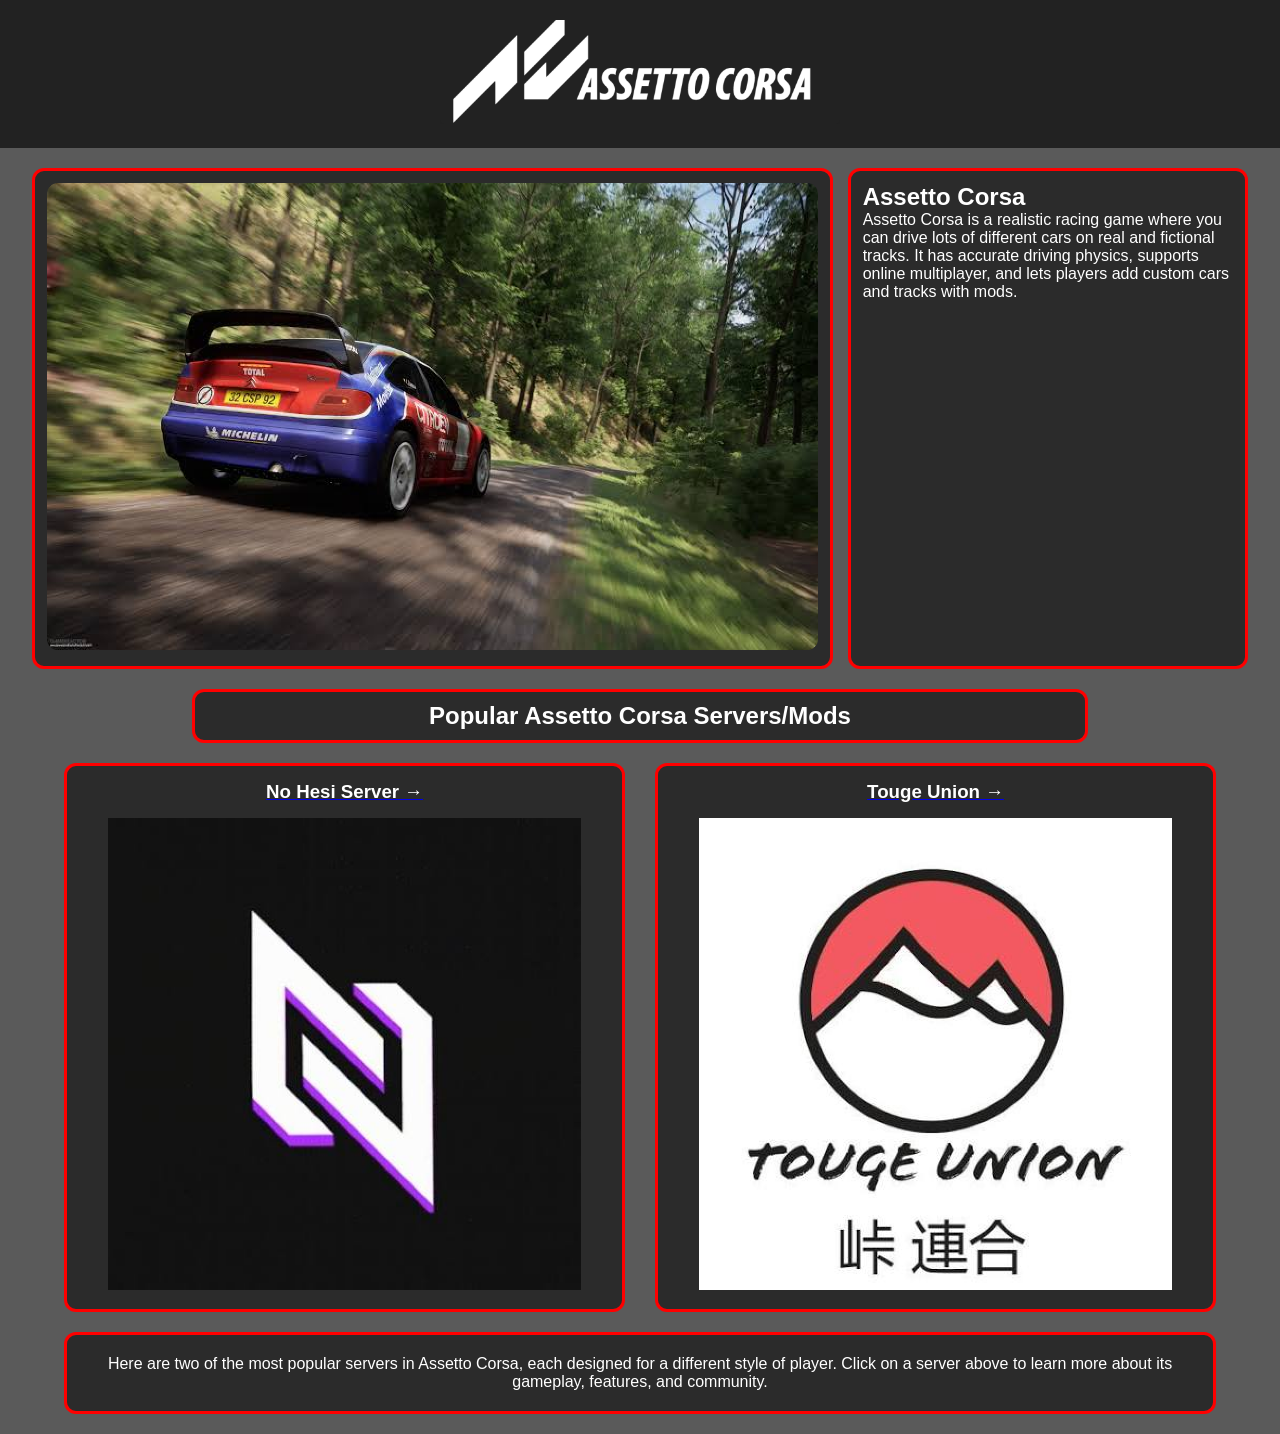
==== index.html @ 8c4fb705 "v678" ====
<!DOCTYPE html>
<html lang="en">
<head>
    <meta charset="UTF-8">
    <meta name="viewport" content="width=device-width, initial-scale=1.0">
    <link rel="stylesheet" href="style.css">
    <title>Assetto Corsa</title>
</head>
<body>

<header>
    <img src="images/acbanner.png" alt="Assetto Corsa Logo" class="logo">
</header>

<main>

    <!-- Top Information -->
    <section class="top-section">

        <div class="image-box">
            <img src="images/accar.png" alt="Assetto Corsa">
        </div>

        <div class="text-box">
            <h2>Assetto Corsa</h2>

            <p>
                Assetto Corsa is a realistic racing game where you can
                drive lots of different cars on real and fictional tracks.
                It has accurate driving physics, supports online multiplayer,
                and lets players add custom cars and tracks with mods.
            </p>

        </div>

    </section>

    <!-- Section Heading -->
    <section class="heading">
        <h2>Popular Assetto Corsa Servers/Mods</h2>
    </section>

    <!-- Cards -->
    <section class="cards">

        <a href="#">
            <div class="card">
                <h3>No Hesi Server →</h3>
                <img src="images/nohesilogo.png" alt="No Hesi">
            </div>
        </a>

        <a href="#">
            <div class="card">
                <h3>Touge Union →</h3>
                <img src="images/tougelogo.png" alt="Touge Union">
            </div>
        </a>

    </section>

    <!-- Bottom Text -->
    <section class="bottom-text">
        <p>
            Here are two of the most popular servers in Assetto Corsa,
            each designed for a different style of player. Click on a
            server above to learn more about its gameplay, features,
            and community.
        </p>
    </section>

</main>

</body>
</html>
---- style.css ----
*{
    margin:0;
    padding:0;
    box-sizing:border-box;
    font-family:'Trebuchet MS', sans-serif;
}

body{
    background:#5a5a5a;
    color:white;
}

/* Header */
header{
    background:#222;
    text-align:center;
    padding:20px;
}

.logo{
    width:400px;
    max-width:90%;
}

/* Top Section */
.top-section{
    width:95%;
    margin:20px auto;
    display:grid;
    grid-template-columns:2fr 1fr;
    gap:15px;
}

.image-box,
.text-box{
    background:#2b2b2b;
    border:3px solid red;
    border-radius:12px;
    padding:12px;
}

.image-box img{
    width:100%;
    border-radius:8px;
}

/* Heading */
.heading{
    width:70%;
    margin:20px auto;
    background:#2b2b2b;
    border:3px solid red;
    border-radius:12px;
    text-align:center;
    padding:10px;
}

/* Cards */
.cards{
    width:90%;
    margin:20px auto;
    display:grid;
    grid-template-columns:repeat(2,1fr);
    gap:30px;
}

.card{
    background:#2b2b2b;
    border:3px solid red;
    border-radius:12px;
    text-align:center;
    padding:15px;
}

.card h3{
    margin-bottom:15px;
}

.card img{
    width:90%;
}

/* Bottom text */
.bottom-text{
    width:90%;
    margin:20px auto;
    background:#2b2b2b;
    border:3px solid red;
    border-radius:12px;
    text-align:center;
    padding:20px;
}

h3 {
    color: white;
    text-decoration: none;
}
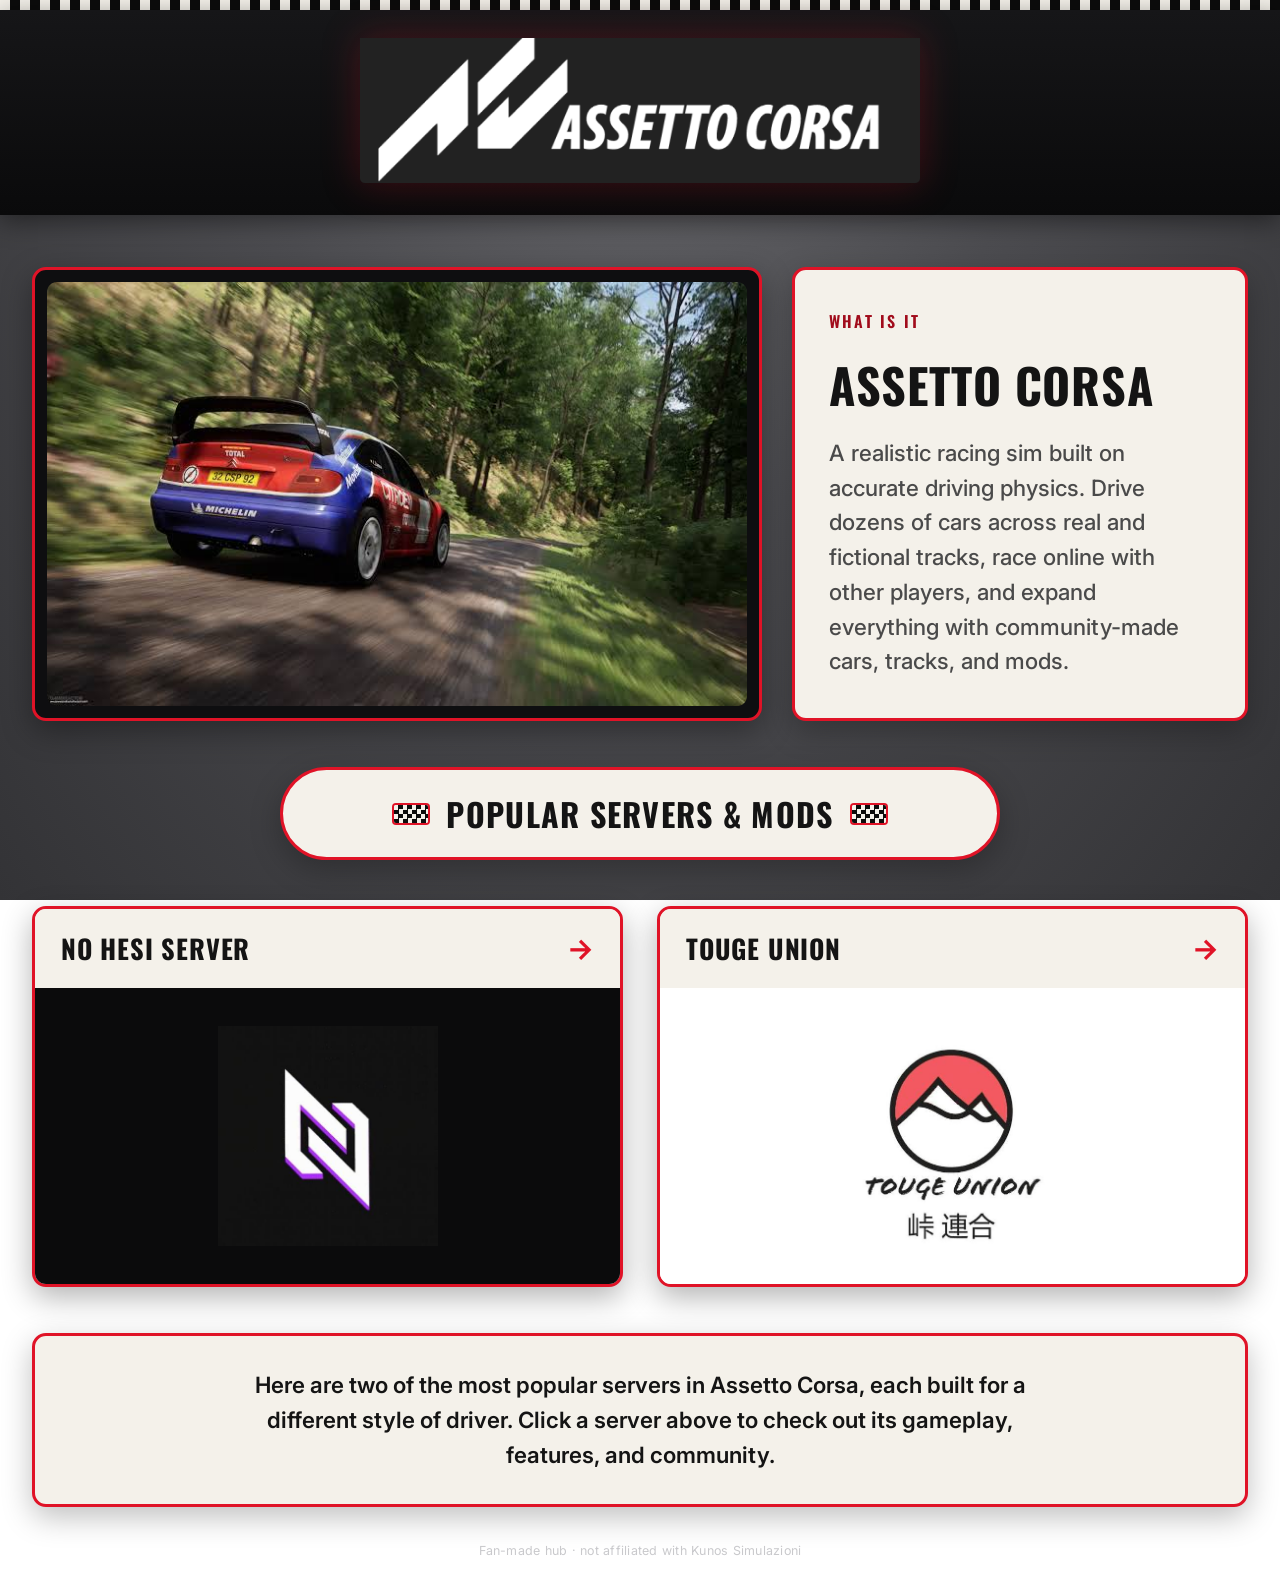
==== commit ab4c21eb: "v1" ====
--- a/index.html
+++ b/index.html
@@ -1,15 +1,21 @@
 <!DOCTYPE html>
 <html lang="en">
 <head>
-    <meta charset="UTF-8">
-    <meta name="viewport" content="width=device-width, initial-scale=1.0">
-    <link rel="stylesheet" href="style.css">
-    <title>Assetto Corsa</title>
+<meta charset="UTF-8">
+<meta name="viewport" content="width=device-width, initial-scale=1.0">
+<title>Assetto Corsa — Servers & Mods</title>
+<meta name="description" content="Assetto Corsa hub: game overview and the two most popular community servers, No Hesi and Touge Union.">
+<link rel="preconnect" href="https://fonts.googleapis.com">
+<link rel="preconnect" href="https://fonts.gstatic.com" crossorigin>
+<link href="https://fonts.googleapis.com/css2?family=Oswald:wght@500;600;700&family=Inter:wght@400;500;600&display=swap" rel="stylesheet">
+<link rel="stylesheet" href="style.css">
 </head>
 <body>
 
+<div class="flag-strip" aria-hidden="true"></div>
+
 <header>
-    <img src="images/acbanner.png" alt="Assetto Corsa Logo" class="logo">
+    <img src="images/acbanner.png" alt="Assetto Corsa" class="logo">
 </header>
 
 <main>
@@ -18,42 +24,49 @@
     <section class="top-section">
 
         <div class="image-box">
-            <img src="images/accar.png" alt="Assetto Corsa">
+            <img src="images/accar.png" alt="Rally car cutting through a forest stage in Assetto Corsa">
         </div>
 
         <div class="text-box">
+            <span class="eyebrow">What is it</span>
             <h2>Assetto Corsa</h2>
-
             <p>
-                Assetto Corsa is a realistic racing game where you can
-                drive lots of different cars on real and fictional tracks.
-                It has accurate driving physics, supports online multiplayer,
-                and lets players add custom cars and tracks with mods.
+                A realistic racing sim built on accurate driving physics.
+                Drive dozens of cars across real and fictional tracks,
+                race online with other players, and expand everything
+                with community-made cars, tracks, and mods.
             </p>
-
         </div>
 
     </section>
 
     <!-- Section Heading -->
     <section class="heading">
-        <h2>Popular Assetto Corsa Servers/Mods</h2>
+        <span class="heading-flag left" aria-hidden="true"></span>
+        <h2>Popular Servers &amp; Mods</h2>
+        <span class="heading-flag right" aria-hidden="true"></span>
     </section>
 
     <!-- Cards -->
     <section class="cards">
 
-        <a href="#">
-            <div class="card">
-                <h3>No Hesi Server →</h3>
-                <img src="images/nohesilogo.png" alt="No Hesi">
+        <a href="#" class="card">
+            <div class="card-head">
+                <h3>No Hesi Server</h3>
+                <span class="arrow">→</span>
+            </div>
+            <div class="card-body dark">
+                <img src="images/nohesilogo.png" alt="No Hesi Server logo">
             </div>
         </a>
 
-        <a href="#">
-            <div class="card">
-                <h3>Touge Union →</h3>
-                <img src="images/tougelogo.png" alt="Touge Union">
+        <a href="#" class="card">
+            <div class="card-head">
+                <h3>Touge Union</h3>
+                <span class="arrow">→</span>
+            </div>
+            <div class="card-body light">
+                <img src="images/tougelogo.png" alt="Touge Union logo">
             </div>
         </a>
 
@@ -62,14 +75,17 @@
     <!-- Bottom Text -->
     <section class="bottom-text">
         <p>
-            Here are two of the most popular servers in Assetto Corsa,
-            each designed for a different style of player. Click on a
-            server above to learn more about its gameplay, features,
-            and community.
+            Here are two of the most popular servers in Assetto Corsa, each built
+            for a different style of driver. Click a server above to check out its
+            gameplay, features, and community.
         </p>
     </section>
 
 </main>
 
+<footer>
+    <p>Fan-made hub &middot; not affiliated with Kunos Simulazioni</p>
+</footer>
+
 </body>
-</html>+</html>
--- a/style.css
+++ b/style.css
@@ -1,97 +1,317 @@
+/* ============================================================
+   Design tokens
+   ============================================================ */
+:root{
+    --bg:            #4c4c50;
+    --bg-deep:       #333336;
+    --panel:         #f4f1ea;
+    --panel-dim:     #e7e3d9;
+    --ink:           #141414;
+    --ink-soft:      #4a4a4a;
+    --card-dark:     #0e0e10;
+    --red:           #e01327;
+    --red-dark:      #a10c1c;
+    --red-glow:      rgba(224,19,39,0.45);
+    --header-bg:     #161618;
+
+    --font-display:  'Oswald', 'Arial Narrow', sans-serif;
+    --font-body:     'Inter', -apple-system, sans-serif;
+
+    --radius:        14px;
+    --border:        3px solid var(--red);
+}
+
 *{
     margin:0;
     padding:0;
     box-sizing:border-box;
-    font-family:'Trebuchet MS', sans-serif;
 }
 
 body{
-    background:#5a5a5a;
-    color:white;
-}
-
-/* Header */
+    background:
+        radial-gradient(ellipse at 50% -10%, #6a6a6e 0%, var(--bg) 45%, var(--bg-deep) 100%);
+    background-attachment:fixed;
+    color:var(--ink);
+    font-family:var(--font-body);
+    -webkit-font-smoothing:antialiased;
+}
+
+img{ display:block; max-width:100%; }
+
+a{ color:inherit; text-decoration:none; }
+
+/* ============================================================
+   Signature element — checkered flag strip
+   ============================================================ */
+.flag-strip{
+    height:10px;
+    width:100%;
+    background:
+        repeating-conic-gradient(#0c0c0c 0% 25%, #f4f1ea 0% 50%) 0 0 / 20px 20px;
+}
+
+.corner-tick{ display:none; }
+
+/* ============================================================
+   Header
+   ============================================================ */
 header{
-    background:#222;
+    background:
+        linear-gradient(180deg, var(--header-bg) 0%, #0a0a0b 100%);
     text-align:center;
-    padding:20px;
+    padding:28px 20px 32px;
+    box-shadow:0 6px 24px rgba(0,0,0,0.45);
+    position:relative;
+    z-index:2;
 }
 
 .logo{
-    width:400px;
+    width:560px;
     max-width:90%;
-}
-
-/* Top Section */
+    margin:0 auto;
+    filter:drop-shadow(0 0 18px rgba(224,19,39,0.25));
+}
+
+/* ============================================================
+   Layout shell
+   ============================================================ */
+main{
+    max-width:1320px;
+    margin:0 auto;
+    padding:52px 32px 10px;
+}
+
+/* ============================================================
+   Top section: hero image + intro text
+   ============================================================ */
 .top-section{
-    width:95%;
-    margin:20px auto;
     display:grid;
-    grid-template-columns:2fr 1fr;
-    gap:15px;
-}
-
-.image-box,
-.text-box{
-    background:#2b2b2b;
-    border:3px solid red;
-    border-radius:12px;
+    grid-template-columns:1.6fr 1fr;
+    gap:30px;
+    margin-bottom:46px;
+}
+
+.image-box{
+    position:relative;
+    background:var(--card-dark);
+    border:var(--border);
+    border-radius:var(--radius);
     padding:12px;
+    overflow:hidden;
+    box-shadow:0 10px 30px rgba(0,0,0,0.35);
+    min-height:440px;
 }
 
 .image-box img{
     width:100%;
+    height:100%;
+    object-fit:cover;
     border-radius:8px;
 }
 
-/* Heading */
+.text-box{
+    background:var(--panel);
+    border:var(--border);
+    border-radius:var(--radius);
+    padding:34px 34px;
+    display:flex;
+    flex-direction:column;
+    justify-content:center;
+    gap:16px;
+    box-shadow:0 10px 30px rgba(0,0,0,0.25);
+}
+
+.eyebrow{
+    font-family:var(--font-display);
+    font-size:1rem;
+    font-weight:600;
+    letter-spacing:0.14em;
+    text-transform:uppercase;
+    color:var(--red-dark);
+}
+
+.text-box h2{
+    font-family:var(--font-display);
+    font-size:3rem;
+    font-weight:700;
+    letter-spacing:0.02em;
+    text-transform:uppercase;
+    color:var(--ink);
+}
+
+.text-box p{
+    font-size:1.4rem;
+    line-height:1.55;
+    font-weight:500;
+    color:var(--ink-soft);
+}
+
+/* ============================================================
+   Section heading
+   ============================================================ */
 .heading{
-    width:70%;
-    margin:20px auto;
-    background:#2b2b2b;
-    border:3px solid red;
-    border-radius:12px;
+    width:min(720px, 100%);
+    margin:0 auto 46px;
+    background:var(--panel);
+    border:var(--border);
+    border-radius:999px;
     text-align:center;
-    padding:10px;
-}
-
-/* Cards */
+    padding:20px 34px;
+    display:flex;
+    align-items:center;
+    justify-content:center;
+    gap:18px;
+    box-shadow:0 10px 30px rgba(0,0,0,0.25);
+}
+
+.heading h2{
+    font-family:var(--font-display);
+    font-size:2rem;
+    font-weight:700;
+    text-transform:uppercase;
+    letter-spacing:0.04em;
+    color:var(--ink);
+}
+
+.heading-flag{
+    flex:0 0 34px;
+    height:18px;
+    border-radius:2px;
+    background:
+        repeating-conic-gradient(#0c0c0c 0% 25%, #f4f1ea 0% 50%) 0 0 / 9px 9px;
+    box-shadow:0 0 0 2px var(--red);
+}
+
+/* ============================================================
+   Cards
+   ============================================================ */
 .cards{
-    width:90%;
-    margin:20px auto;
     display:grid;
     grid-template-columns:repeat(2,1fr);
-    gap:30px;
+    gap:34px;
+    margin-bottom:46px;
 }
 
 .card{
-    background:#2b2b2b;
-    border:3px solid red;
-    border-radius:12px;
+    display:block;
+    border:var(--border);
+    border-radius:var(--radius);
+    overflow:hidden;
+    background:var(--panel);
+    box-shadow:0 10px 30px rgba(0,0,0,0.3);
+    transition:transform .25s ease, box-shadow .25s ease, border-color .25s ease;
+}
+
+.card:hover{
+    transform:translateY(-6px);
+    box-shadow:0 18px 40px rgba(0,0,0,0.45), 0 0 0 3px var(--red-glow);
+}
+
+.card-head{
+    display:flex;
+    align-items:center;
+    justify-content:space-between;
+    padding:20px 26px;
+    background:var(--panel);
+}
+
+.card-head h3{
+    font-family:var(--font-display);
+    font-size:1.65rem;
+    font-weight:700;
+    text-transform:uppercase;
+    letter-spacing:0.03em;
+    color:var(--ink);
+}
+
+.arrow{
+    font-size:1.8rem;
+    font-weight:700;
+    color:var(--red);
+    transition:transform .25s ease;
+}
+
+.card:hover .arrow{ transform:translateX(5px); }
+
+.card-body{
+    display:flex;
+    align-items:center;
+    justify-content:center;
+    padding:38px;
+    min-height:280px;
+}
+
+.card-body.dark{ background:#0b0b0c; }
+.card-body.light{ background:#ffffff; }
+
+.card-body img{
+    max-width:82%;
+    max-height:220px;
+    width:auto;
+    transition:transform .3s ease;
+}
+
+.card:hover .card-body img{ transform:scale(1.06); }
+
+/* ============================================================
+   Bottom text
+   ============================================================ */
+.bottom-text{
+    background:var(--panel);
+    border:var(--border);
+    border-radius:var(--radius);
     text-align:center;
-    padding:15px;
-}
-
-.card h3{
-    margin-bottom:15px;
-}
-
-.card img{
-    width:90%;
-}
-
-/* Bottom text */
-.bottom-text{
-    width:90%;
-    margin:20px auto;
-    background:#2b2b2b;
-    border:3px solid red;
-    border-radius:12px;
+    padding:32px 40px;
+    box-shadow:0 10px 30px rgba(0,0,0,0.25);
+}
+
+.bottom-text p{
+    font-size:1.4rem;
+    font-weight:600;
+    line-height:1.55;
+    color:var(--ink);
+    max-width:820px;
+    margin:0 auto;
+}
+
+/* ============================================================
+   Footer
+   ============================================================ */
+footer{
     text-align:center;
-    padding:20px;
-}
-
-h3 {
-    color: white;
-    text-decoration: none;
+    padding:26px 20px 34px;
+    font-size:0.78rem;
+    color:#c9c9cc;
+    letter-spacing:0.02em;
+}
+
+/* ============================================================
+   Responsive
+   ============================================================ */
+@media (max-width:900px){
+    .top-section{
+        grid-template-columns:1fr;
+    }
+    .image-box{ min-height:280px; }
+    .cards{
+        grid-template-columns:1fr;
+    }
+    .logo{ width:340px; }
+    .heading{ border-radius:var(--radius); }
+    .text-box h2{ font-size:2.2rem; }
+    .text-box p{ font-size:1.2rem; }
+    .heading h2{ font-size:1.6rem; }
+    .card-head h3{ font-size:1.35rem; }
+    .bottom-text p{ font-size:1.2rem; }
+}
+
+@media (max-width:420px){
+    main{ padding:30px 16px 10px; }
+    .text-box{ padding:26px 22px; }
+    .text-box h2{ font-size:1.7rem; }
+    .text-box p{ font-size:1.05rem; }
+    .heading{ padding:16px 22px; }
+    .heading h2{ font-size:1.2rem; }
+    .card-head h3{ font-size:1.15rem; }
+    .bottom-text p{ font-size:1.05rem; }
 }
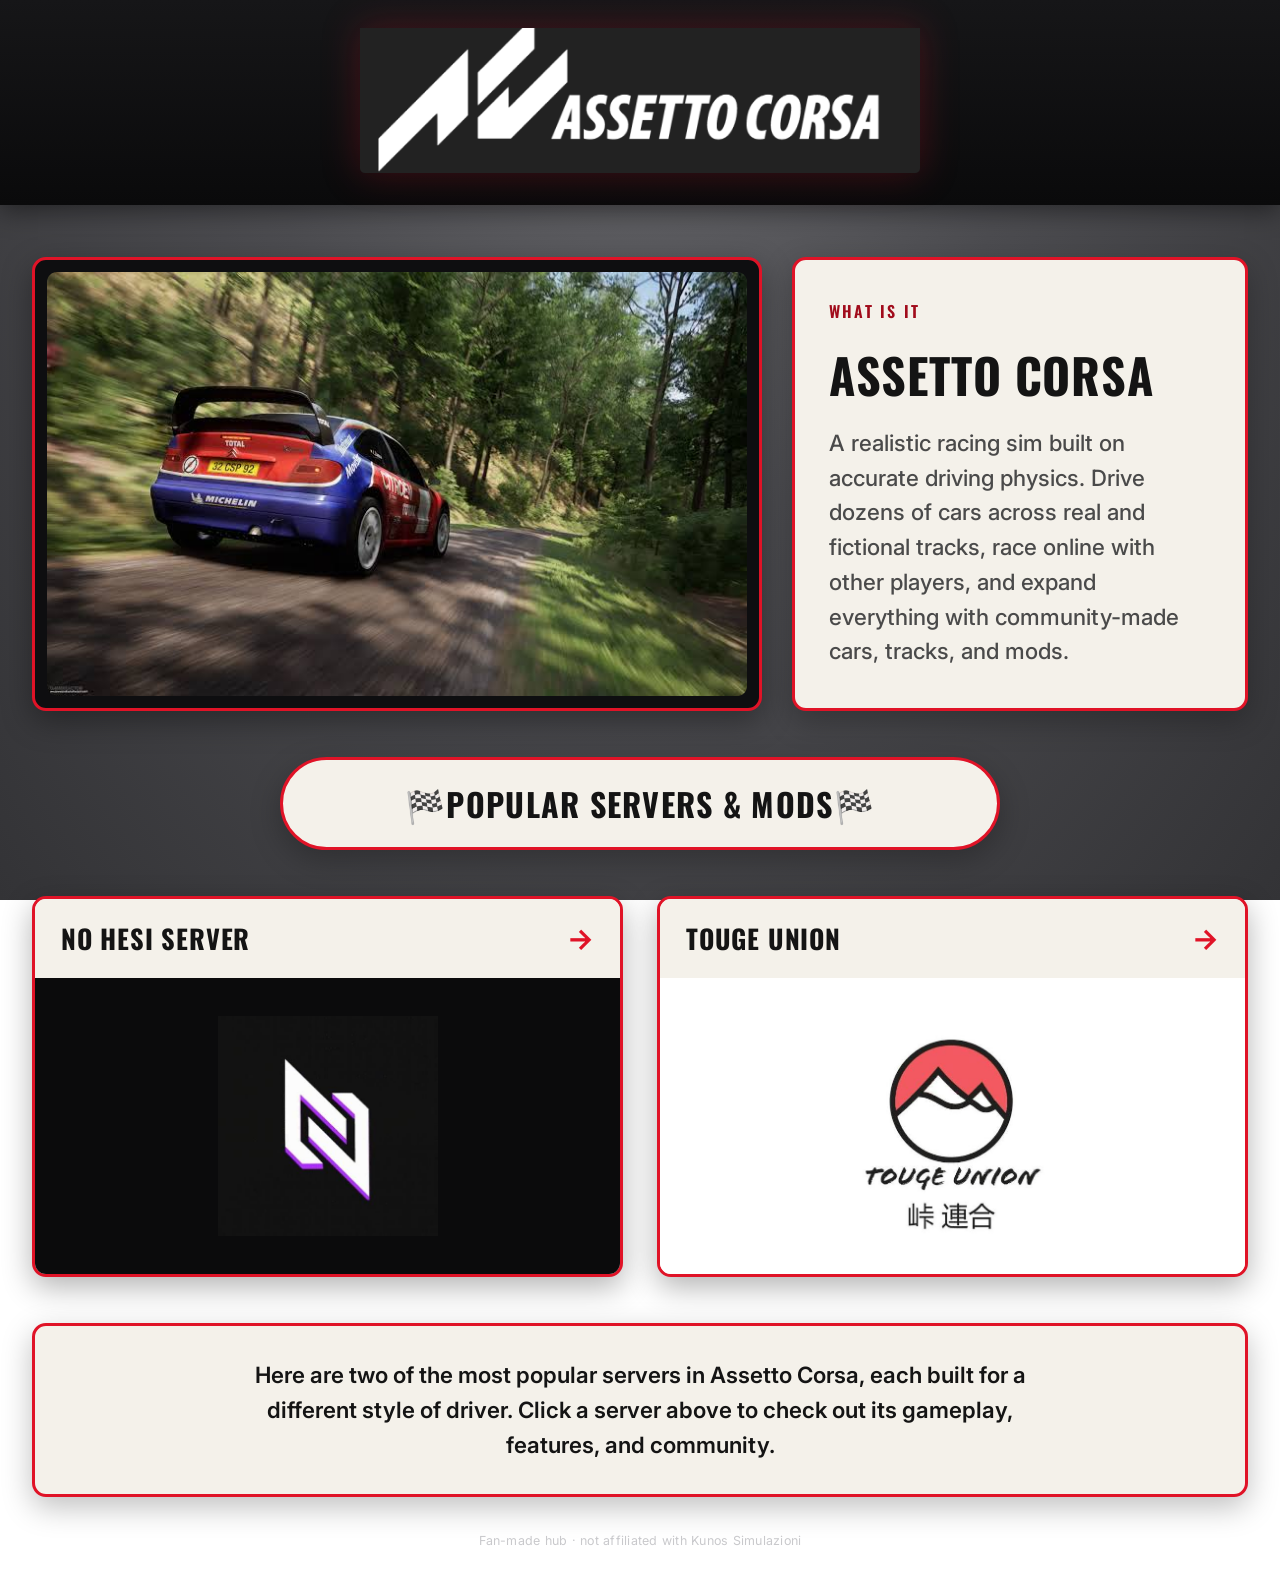
==== commit 4b9b1653: "v41" ====
--- a/index.html
+++ b/index.html
@@ -11,8 +11,6 @@
 <link rel="stylesheet" href="style.css">
 </head>
 <body>
-
-<div class="flag-strip" aria-hidden="true"></div>
 
 <header>
     <img src="images/acbanner.png" alt="Assetto Corsa" class="logo">
@@ -42,15 +40,13 @@
 
     <!-- Section Heading -->
     <section class="heading">
-        <span class="heading-flag left" aria-hidden="true"></span>
-        <h2>Popular Servers &amp; Mods</h2>
-        <span class="heading-flag right" aria-hidden="true"></span>
+        <h2>🏁Popular Servers &amp; Mods🏁</h2>
     </section>
 
     <!-- Cards -->
     <section class="cards">
 
-        <a href="#" class="card">
+        <a href="no-hesi.html" class="card">
             <div class="card-head">
                 <h3>No Hesi Server</h3>
                 <span class="arrow">→</span>
@@ -60,7 +56,7 @@
             </div>
         </a>
 
-        <a href="#" class="card">
+        <a href="touge-union.html" class="card">
             <div class="card-head">
                 <h3>Touge Union</h3>
                 <span class="arrow">→</span>
--- a/style.css
+++ b/style.css
@@ -41,18 +41,6 @@
 a{ color:inherit; text-decoration:none; }
 
 /* ============================================================
-   Signature element — checkered flag strip
-   ============================================================ */
-.flag-strip{
-    height:10px;
-    width:100%;
-    background:
-        repeating-conic-gradient(#0c0c0c 0% 25%, #f4f1ea 0% 50%) 0 0 / 20px 20px;
-}
-
-.corner-tick{ display:none; }
-
-/* ============================================================
    Header
    ============================================================ */
 header{
@@ -173,15 +161,6 @@
     color:var(--ink);
 }
 
-.heading-flag{
-    flex:0 0 34px;
-    height:18px;
-    border-radius:2px;
-    background:
-        repeating-conic-gradient(#0c0c0c 0% 25%, #f4f1ea 0% 50%) 0 0 / 9px 9px;
-    box-shadow:0 0 0 2px var(--red);
-}
-
 /* ============================================================
    Cards
    ============================================================ */
@@ -199,12 +178,6 @@
     overflow:hidden;
     background:var(--panel);
     box-shadow:0 10px 30px rgba(0,0,0,0.3);
-    transition:transform .25s ease, box-shadow .25s ease, border-color .25s ease;
-}
-
-.card:hover{
-    transform:translateY(-6px);
-    box-shadow:0 18px 40px rgba(0,0,0,0.45), 0 0 0 3px var(--red-glow);
 }
 
 .card-head{
@@ -228,10 +201,7 @@
     font-size:1.8rem;
     font-weight:700;
     color:var(--red);
-    transition:transform .25s ease;
-}
-
-.card:hover .arrow{ transform:translateX(5px); }
+}
 
 .card-body{
     display:flex;
@@ -248,10 +218,7 @@
     max-width:82%;
     max-height:220px;
     width:auto;
-    transition:transform .3s ease;
-}
-
-.card:hover .card-body img{ transform:scale(1.06); }
+}
 
 /* ============================================================
    Bottom text
@@ -272,6 +239,103 @@
     color:var(--ink);
     max-width:820px;
     margin:0 auto;
+}
+
+/* ============================================================
+   Detail pages (No Hesi / Touge Union)
+   ============================================================ */
+.back-link{
+    display:inline-block;
+    font-family:var(--font-display);
+    font-weight:600;
+    letter-spacing:0.04em;
+    text-transform:uppercase;
+    font-size:0.95rem;
+    color:var(--red);
+    margin-bottom:22px;
+}
+
+.detail-hero{
+    background:var(--card-dark);
+    border:var(--border);
+    border-radius:var(--radius);
+    padding:12px;
+    overflow:hidden;
+    box-shadow:0 10px 30px rgba(0,0,0,0.35);
+    margin-bottom:34px;
+    min-height:220px;
+    display:flex;
+    align-items:center;
+    justify-content:center;
+}
+
+.detail-hero.light{ background:#ffffff; }
+
+.detail-hero img{
+    max-height:220px;
+    width:auto;
+}
+
+.detail-box{
+    background:var(--panel);
+    border:var(--border);
+    border-radius:var(--radius);
+    padding:34px;
+    margin-bottom:34px;
+    box-shadow:0 10px 30px rgba(0,0,0,0.25);
+}
+
+.detail-box h1{
+    font-family:var(--font-display);
+    font-size:2.6rem;
+    font-weight:700;
+    text-transform:uppercase;
+    letter-spacing:0.02em;
+    margin-bottom:16px;
+}
+
+.detail-box h3{
+    font-family:var(--font-display);
+    font-size:1.3rem;
+    font-weight:700;
+    text-transform:uppercase;
+    letter-spacing:0.03em;
+    margin:18px 0 8px;
+}
+
+.detail-box p, .detail-box li{
+    font-size:1.15rem;
+    line-height:1.6;
+    font-weight:500;
+    color:var(--ink-soft);
+}
+
+.detail-box ul{ padding-left:22px; }
+
+.inline-link{
+    color:var(--red);
+    font-weight:700;
+    text-decoration:underline;
+}
+
+.gallery{
+    display:grid;
+    grid-template-columns:1fr 1fr;
+    gap:22px;
+    margin-bottom:34px;
+}
+
+.gallery img{
+    width:100%;
+    height:260px;
+    object-fit:cover;
+    border:var(--border);
+    border-radius:var(--radius);
+    box-shadow:0 10px 30px rgba(0,0,0,0.3);
+}
+
+@media (max-width:700px){
+    .gallery{ grid-template-columns:1fr; }
 }
 
 /* ============================================================
